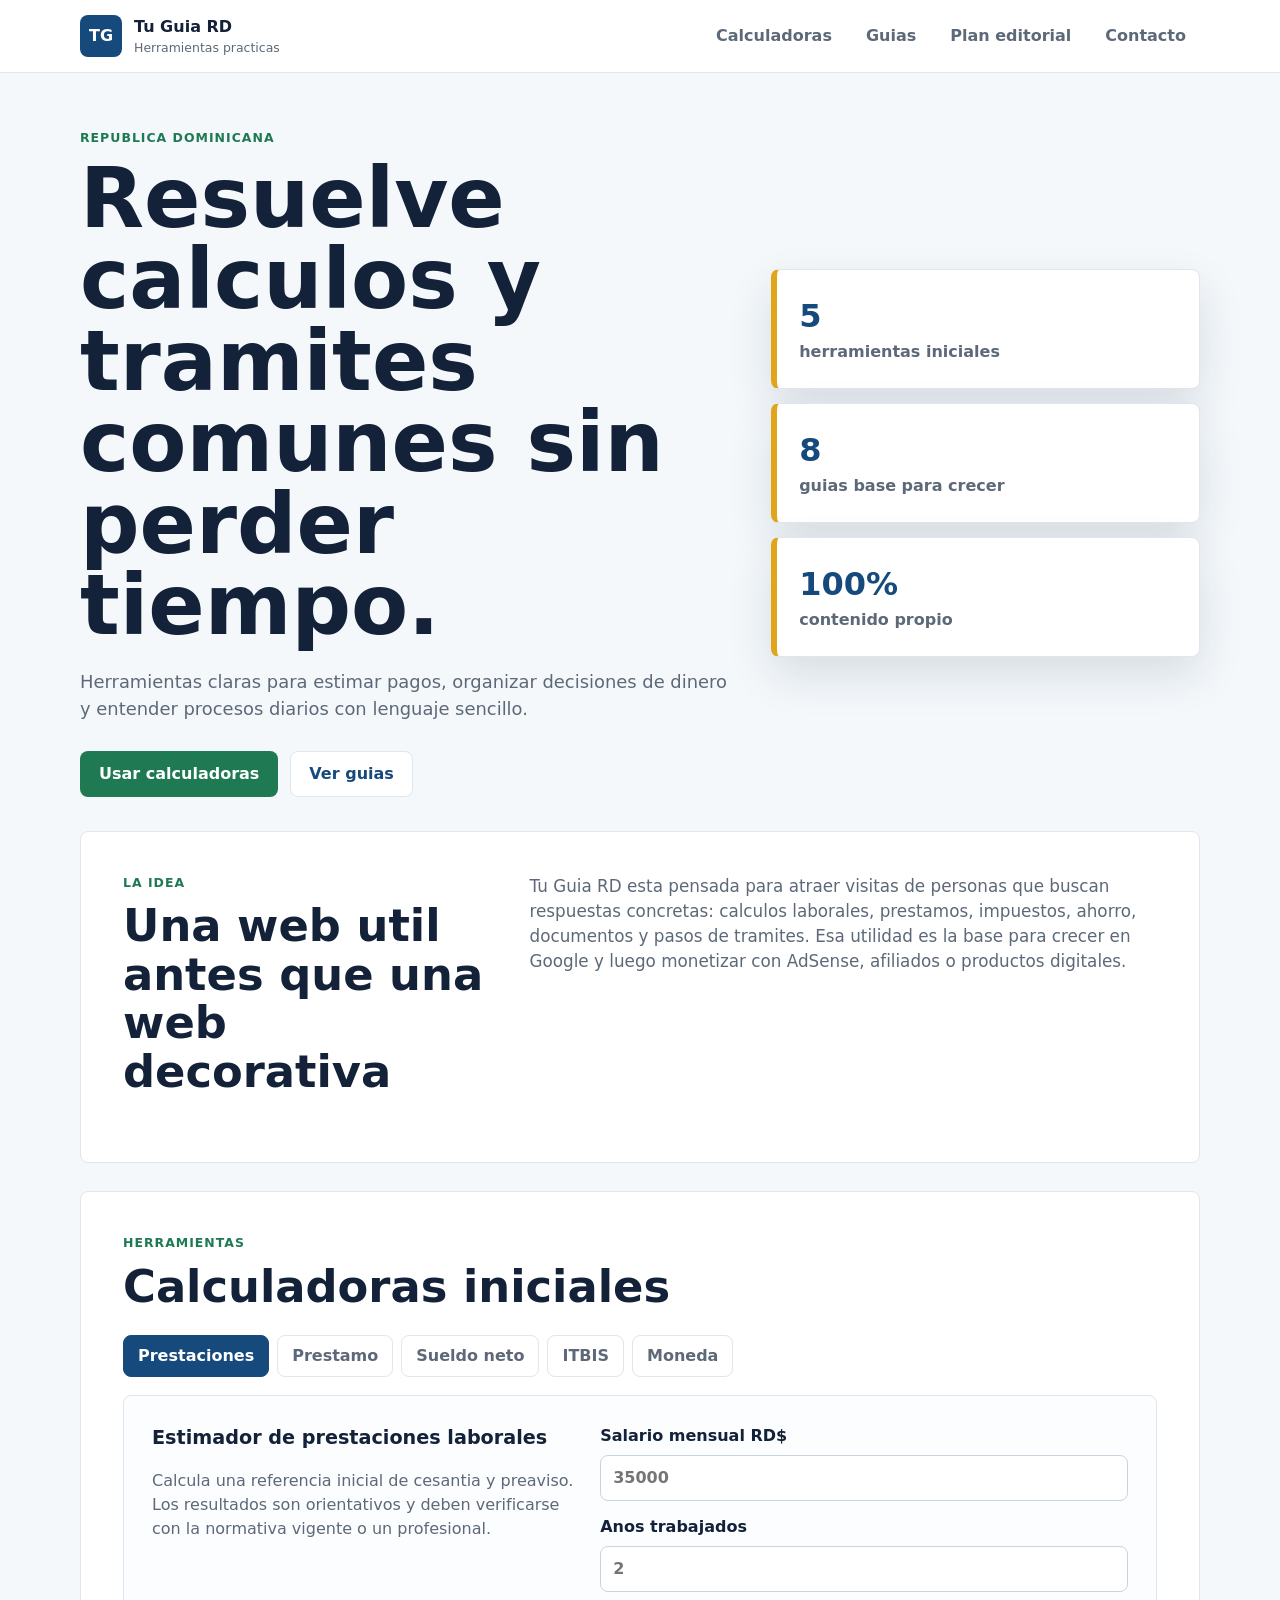
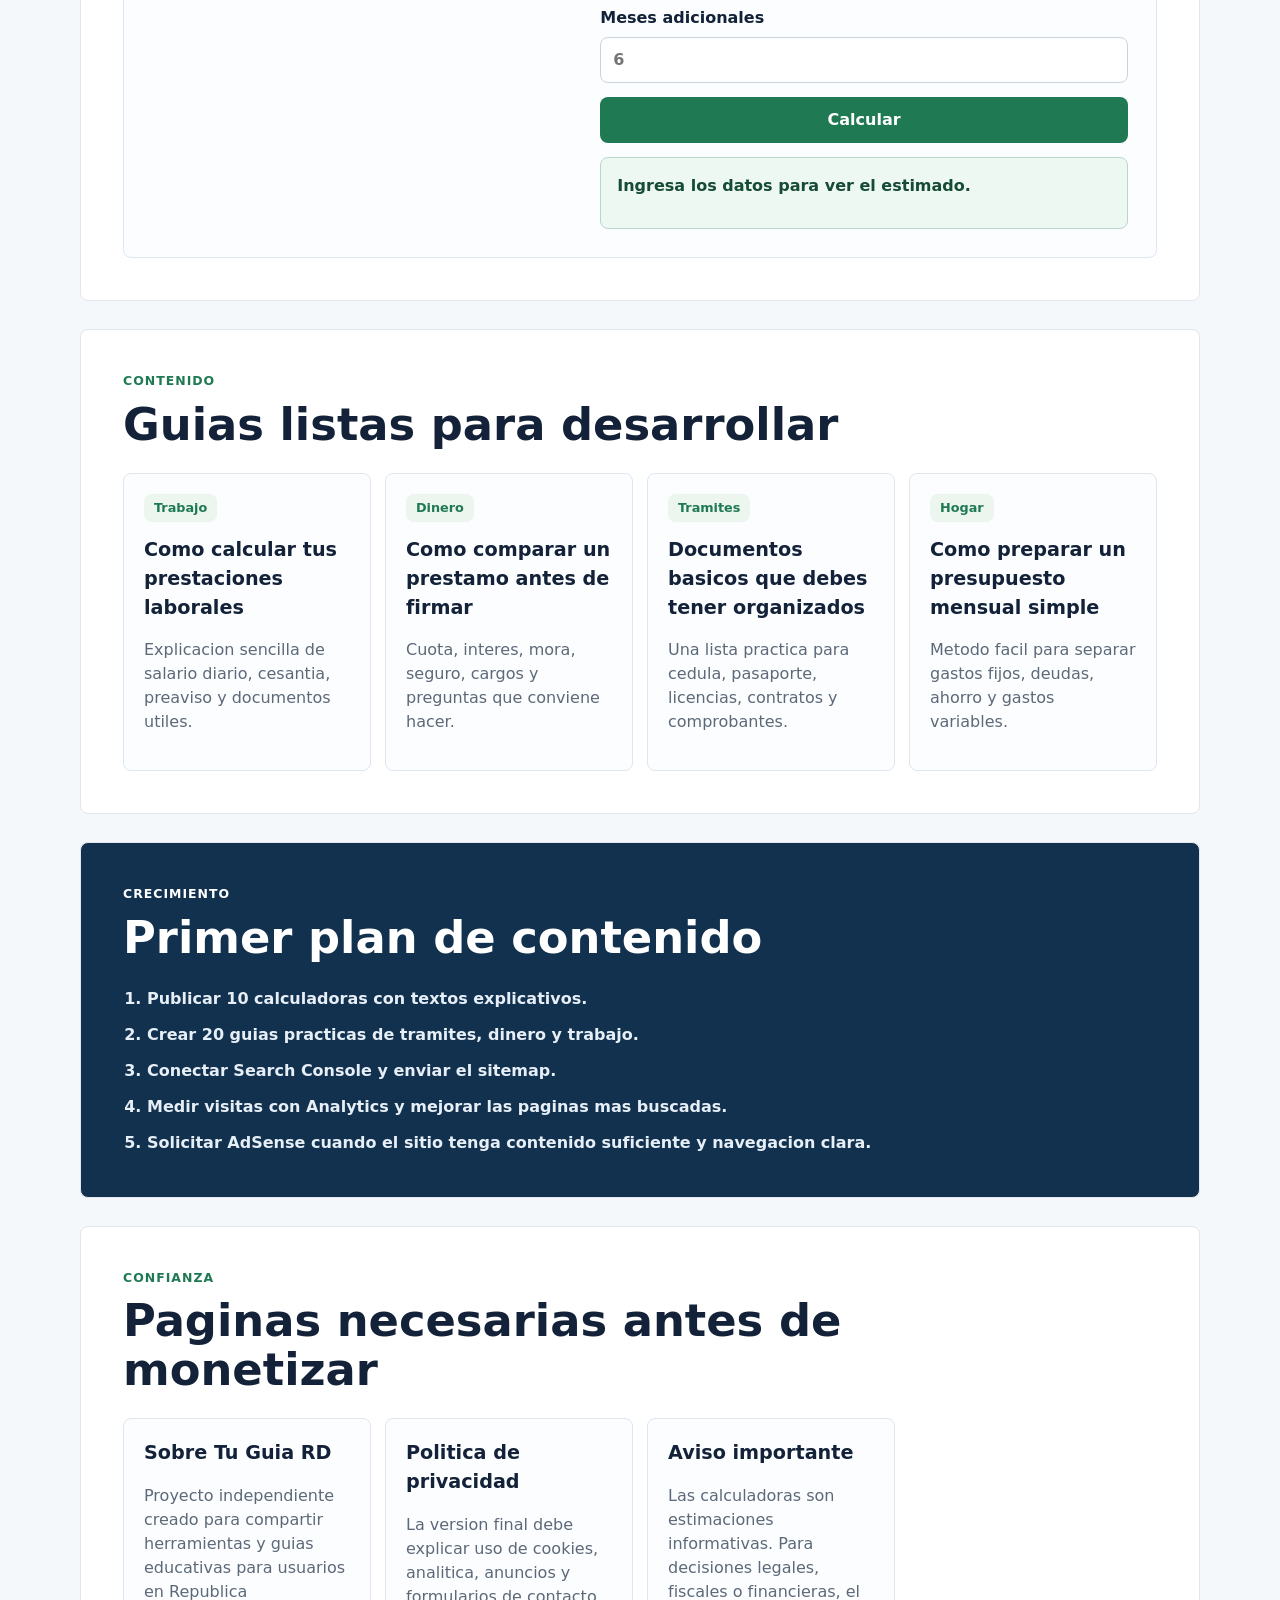
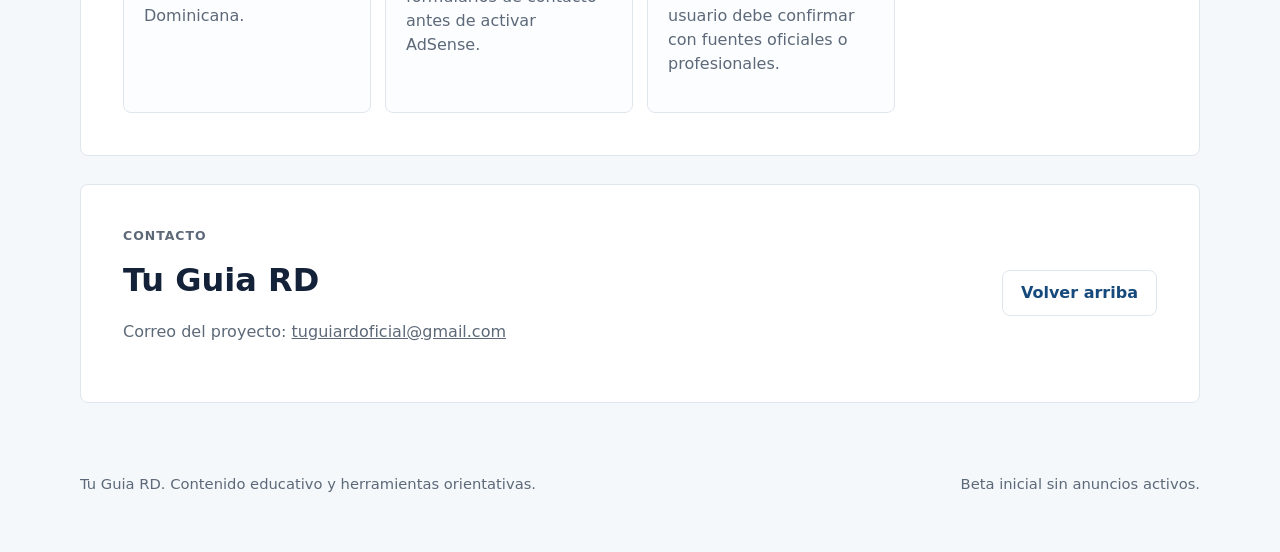
==== index.html @ c5cd0bb8 "Add files via upload" ====
<!doctype html>
<html lang="es-DO">
  <head>
    <meta charset="utf-8" />
    <meta name="viewport" content="width=device-width, initial-scale=1" />
    <title>Tu Guia RD | Calculadoras y guias utiles</title>
    <meta
      name="description"
      content="Calculadoras y guias practicas para dinero, trabajo y tramites en Republica Dominicana."
    />
    <link rel="stylesheet" href="styles.css" />
  </head>
  <body>
    <header class="site-header">
      <nav class="nav" aria-label="Navegacion principal">
        <a class="brand" href="#inicio" aria-label="Tu Guia RD inicio">
          <span class="brand-mark">TG</span>
          <span>
            <strong>Tu Guia RD</strong>
            <small>Herramientas practicas</small>
          </span>
        </a>
        <button class="menu-button" type="button" aria-expanded="false" aria-controls="nav-links">
          Menu
        </button>
        <div class="nav-links" id="nav-links">
          <a href="#calculadoras">Calculadoras</a>
          <a href="#guias">Guias</a>
          <a href="#plan">Plan editorial</a>
          <a href="#contacto">Contacto</a>
        </div>
      </nav>
    </header>

    <main id="inicio">
      <section class="hero">
        <div class="hero-copy">
          <p class="eyebrow">Republica Dominicana</p>
          <h1>Resuelve calculos y tramites comunes sin perder tiempo.</h1>
          <p>
            Herramientas claras para estimar pagos, organizar decisiones de dinero y entender
            procesos diarios con lenguaje sencillo.
          </p>
          <div class="hero-actions">
            <a class="button primary" href="#calculadoras">Usar calculadoras</a>
            <a class="button secondary" href="#guias">Ver guias</a>
          </div>
        </div>
        <div class="quick-panel" aria-label="Resumen de herramientas">
          <div>
            <span class="metric">5</span>
            <span>herramientas iniciales</span>
          </div>
          <div>
            <span class="metric">8</span>
            <span>guias base para crecer</span>
          </div>
          <div>
            <span class="metric">100%</span>
            <span>contenido propio</span>
          </div>
        </div>
      </section>

      <section class="section intro">
        <div class="section-heading">
          <p class="eyebrow">La idea</p>
          <h2>Una web util antes que una web decorativa</h2>
        </div>
        <p>
          Tu Guia RD esta pensada para atraer visitas de personas que buscan respuestas concretas:
          calculos laborales, prestamos, impuestos, ahorro, documentos y pasos de tramites. Esa
          utilidad es la base para crecer en Google y luego monetizar con AdSense, afiliados o
          productos digitales.
        </p>
      </section>

      <section class="section" id="calculadoras">
        <div class="section-heading">
          <p class="eyebrow">Herramientas</p>
          <h2>Calculadoras iniciales</h2>
        </div>

        <div class="tabs" role="tablist" aria-label="Calculadoras disponibles">
          <button class="tab is-active" type="button" data-tab="prestaciones">Prestaciones</button>
          <button class="tab" type="button" data-tab="prestamo">Prestamo</button>
          <button class="tab" type="button" data-tab="sueldo">Sueldo neto</button>
          <button class="tab" type="button" data-tab="itbis">ITBIS</button>
          <button class="tab" type="button" data-tab="moneda">Moneda</button>
        </div>

        <div class="tool-grid">
          <article class="tool is-active" id="tool-prestaciones" data-panel="prestaciones">
            <div class="tool-copy">
              <h3>Estimador de prestaciones laborales</h3>
              <p>
                Calcula una referencia inicial de cesantia y preaviso. Los resultados son
                orientativos y deben verificarse con la normativa vigente o un profesional.
              </p>
            </div>
            <form class="calculator" data-calculator="prestaciones">
              <label>
                Salario mensual RD$
                <input name="salary" type="text" inputmode="decimal" placeholder="35000" required />
              </label>
              <label>
                Anos trabajados
                <input name="years" type="text" inputmode="numeric" placeholder="2" required />
              </label>
              <label>
                Meses adicionales
                <input name="months" type="text" inputmode="numeric" placeholder="6" />
              </label>
              <button class="button primary" type="submit">Calcular</button>
              <output class="result" data-result="prestaciones">Ingresa los datos para ver el estimado.</output>
            </form>
          </article>

          <article class="tool" id="tool-prestamo" data-panel="prestamo">
            <div class="tool-copy">
              <h3>Calculadora de prestamo</h3>
              <p>
                Estima una cuota mensual fija usando monto, plazo e interes anual. Ideal para
                comparar opciones antes de solicitar credito.
              </p>
            </div>
            <form class="calculator" data-calculator="prestamo">
              <label>
                Monto RD$
                <input name="amount" type="text" inputmode="decimal" placeholder="250000" required />
              </label>
              <label>
                Interes anual %
                <input name="rate" type="text" inputmode="decimal" placeholder="18" required />
              </label>
              <label>
                Plazo en meses
                <input name="months" type="text" inputmode="numeric" placeholder="36" required />
              </label>
              <button class="button primary" type="submit">Calcular</button>
              <output class="result" data-result="prestamo">Ingresa los datos para ver la cuota.</output>
            </form>
          </article>

          <article class="tool" id="tool-sueldo" data-panel="sueldo">
            <div class="tool-copy">
              <h3>Estimador de sueldo neto</h3>
              <p>
                Resta descuentos basicos para visualizar cuanto podria quedarte disponible cada
                mes. Las tasas se pueden ajustar manualmente.
              </p>
            </div>
            <form class="calculator" data-calculator="sueldo">
              <label>
                Sueldo bruto RD$
                <input name="gross" type="text" inputmode="decimal" placeholder="45000" required />
              </label>
              <label>
                Descuento AFP %
                <input name="afp" type="text" inputmode="decimal" value="2.87" required />
              </label>
              <label>
                Descuento SFS %
                <input name="sfs" type="text" inputmode="decimal" value="3.04" required />
              </label>
              <button class="button primary" type="submit">Calcular</button>
              <output class="result" data-result="sueldo">Ingresa los datos para ver el neto.</output>
            </form>
          </article>

          <article class="tool" id="tool-itbis" data-panel="itbis">
            <div class="tool-copy">
              <h3>Calculadora de ITBIS</h3>
              <p>
                Agrega o separa el ITBIS de un monto. Util para facturas, presupuestos y compras.
              </p>
            </div>
            <form class="calculator" data-calculator="itbis">
              <label>
                Monto RD$
                <input name="amount" type="text" inputmode="decimal" placeholder="10000" required />
              </label>
              <label>
                ITBIS %
                <input name="tax" type="text" inputmode="decimal" value="18" required />
              </label>
              <label>
                Operacion
                <select name="mode">
                  <option value="add">Agregar ITBIS</option>
                  <option value="remove">Separar ITBIS incluido</option>
                </select>
              </label>
              <button class="button primary" type="submit">Calcular</button>
              <output class="result" data-result="itbis">Ingresa los datos para ver el resultado.</output>
            </form>
          </article>

          <article class="tool" id="tool-moneda" data-panel="moneda">
            <div class="tool-copy">
              <h3>Conversor de moneda</h3>
              <p>
                Convierte entre dolares y pesos usando la tasa que escribas. Asi evitamos mostrar
                tasas desactualizadas.
              </p>
            </div>
            <form class="calculator" data-calculator="moneda">
              <label>
                Cantidad
                <input name="amount" type="text" inputmode="decimal" placeholder="100" required />
              </label>
              <label>
                Tasa RD$ por US$
                <input name="rate" type="text" inputmode="decimal" placeholder="60" required />
              </label>
              <label>
                Conversion
                <select name="mode">
                  <option value="usdToDop">US$ a RD$</option>
                  <option value="dopToUsd">RD$ a US$</option>
                </select>
              </label>
              <button class="button primary" type="submit">Convertir</button>
              <output class="result" data-result="moneda">Ingresa los datos para convertir.</output>
            </form>
          </article>
        </div>
      </section>

      <section class="section" id="guias">
        <div class="section-heading">
          <p class="eyebrow">Contenido</p>
          <h2>Guias listas para desarrollar</h2>
        </div>
        <div class="guide-grid">
          <article class="guide-card">
            <span>Trabajo</span>
            <h3>Como calcular tus prestaciones laborales</h3>
            <p>Explicacion sencilla de salario diario, cesantia, preaviso y documentos utiles.</p>
          </article>
          <article class="guide-card">
            <span>Dinero</span>
            <h3>Como comparar un prestamo antes de firmar</h3>
            <p>Cuota, interes, mora, seguro, cargos y preguntas que conviene hacer.</p>
          </article>
          <article class="guide-card">
            <span>Tramites</span>
            <h3>Documentos basicos que debes tener organizados</h3>
            <p>Una lista practica para cedula, pasaporte, licencias, contratos y comprobantes.</p>
          </article>
          <article class="guide-card">
            <span>Hogar</span>
            <h3>Como preparar un presupuesto mensual simple</h3>
            <p>Metodo facil para separar gastos fijos, deudas, ahorro y gastos variables.</p>
          </article>
        </div>
      </section>

      <section class="section plan-section" id="plan">
        <div class="section-heading">
          <p class="eyebrow">Crecimiento</p>
          <h2>Primer plan de contenido</h2>
        </div>
        <ol class="content-plan">
          <li>Publicar 10 calculadoras con textos explicativos.</li>
          <li>Crear 20 guias practicas de tramites, dinero y trabajo.</li>
          <li>Conectar Search Console y enviar el sitemap.</li>
          <li>Medir visitas con Analytics y mejorar las paginas mas buscadas.</li>
          <li>Solicitar AdSense cuando el sitio tenga contenido suficiente y navegacion clara.</li>
        </ol>
      </section>

      <section class="section trust-section">
        <div class="section-heading">
          <p class="eyebrow">Confianza</p>
          <h2>Paginas necesarias antes de monetizar</h2>
        </div>
        <div class="legal-grid">
          <article>
            <h3>Sobre Tu Guia RD</h3>
            <p>
              Proyecto independiente creado para compartir herramientas y guias educativas para
              usuarios en Republica Dominicana.
            </p>
          </article>
          <article>
            <h3>Politica de privacidad</h3>
            <p>
              La version final debe explicar uso de cookies, analitica, anuncios y formularios de
              contacto antes de activar AdSense.
            </p>
          </article>
          <article>
            <h3>Aviso importante</h3>
            <p>
              Las calculadoras son estimaciones informativas. Para decisiones legales, fiscales o
              financieras, el usuario debe confirmar con fuentes oficiales o profesionales.
            </p>
          </article>
        </div>
      </section>

      <section class="section contact-section" id="contacto">
        <div>
          <p class="eyebrow">Contacto</p>
          <h2>Tu Guia RD</h2>
          <p>
            Correo del proyecto: <a href="mailto:tuguiardoficial@gmail.com">tuguiardoficial@gmail.com</a>
          </p>
        </div>
        <a class="button secondary" href="#inicio">Volver arriba</a>
      </section>
    </main>

    <footer class="site-footer">
      <p>Tu Guia RD. Contenido educativo y herramientas orientativas.</p>
      <p>Beta inicial sin anuncios activos.</p>
    </footer>

    <script src="app.js"></script>
  </body>
</html>
---- styles.css ----
:root {
  color-scheme: light;
  --ink: #132238;
  --muted: #5d6978;
  --line: #dfe6ee;
  --paper: #ffffff;
  --soft: #f4f8fb;
  --blue: #174a7c;
  --blue-2: #0f6b91;
  --green: #1f7a54;
  --amber: #e0a51b;
  --shadow: 0 18px 45px rgba(19, 34, 56, 0.12);
}

* {
  box-sizing: border-box;
}

html {
  scroll-behavior: smooth;
}

body {
  margin: 0;
  background: var(--soft);
  color: var(--ink);
  font-family:
    Inter, ui-sans-serif, system-ui, -apple-system, BlinkMacSystemFont, "Segoe UI", sans-serif;
  line-height: 1.5;
}

a {
  color: inherit;
}

button,
input,
select {
  font: inherit;
}

.site-header {
  position: sticky;
  top: 0;
  z-index: 20;
  background: rgba(255, 255, 255, 0.94);
  border-bottom: 1px solid var(--line);
  backdrop-filter: blur(16px);
}

.nav {
  width: min(1120px, calc(100% - 32px));
  min-height: 72px;
  margin: 0 auto;
  display: flex;
  align-items: center;
  justify-content: space-between;
  gap: 20px;
}

.brand {
  display: inline-flex;
  align-items: center;
  gap: 12px;
  min-width: 180px;
  text-decoration: none;
}

.brand-mark {
  width: 42px;
  height: 42px;
  display: grid;
  place-items: center;
  border-radius: 8px;
  background: var(--blue);
  color: white;
  font-weight: 800;
}

.brand strong,
.brand small {
  display: block;
}

.brand small {
  color: var(--muted);
  font-size: 0.78rem;
}

.nav-links {
  display: flex;
  align-items: center;
  gap: 6px;
}

.nav-links a {
  min-height: 40px;
  display: inline-flex;
  align-items: center;
  padding: 0 14px;
  border-radius: 8px;
  color: var(--muted);
  font-weight: 700;
  text-decoration: none;
}

.nav-links a:hover {
  background: #eaf2f8;
  color: var(--blue);
}

.menu-button {
  display: none;
  min-height: 40px;
  padding: 0 14px;
  border: 1px solid var(--line);
  border-radius: 8px;
  background: white;
  color: var(--ink);
  font-weight: 800;
}

.hero {
  width: min(1120px, calc(100% - 32px));
  min-height: 560px;
  margin: 0 auto;
  padding: 56px 0 34px;
  display: grid;
  grid-template-columns: minmax(0, 1.1fr) minmax(280px, 0.72fr);
  align-items: center;
  gap: 36px;
}

.hero-copy h1 {
  max-width: 760px;
  margin: 0;
  font-size: clamp(2.3rem, 8vw, 5.2rem);
  line-height: 0.98;
  letter-spacing: 0;
}

.hero-copy p:not(.eyebrow) {
  max-width: 650px;
  margin: 22px 0 0;
  color: var(--muted);
  font-size: 1.12rem;
}

.eyebrow {
  margin: 0 0 10px;
  color: var(--green);
  font-size: 0.78rem;
  font-weight: 900;
  letter-spacing: 0.08em;
  text-transform: uppercase;
}

.hero-actions {
  display: flex;
  flex-wrap: wrap;
  gap: 12px;
  margin-top: 28px;
}

.button {
  min-height: 46px;
  display: inline-flex;
  align-items: center;
  justify-content: center;
  padding: 0 18px;
  border: 1px solid transparent;
  border-radius: 8px;
  font-weight: 850;
  text-decoration: none;
  cursor: pointer;
}

.button.primary {
  background: var(--green);
  color: white;
}

.button.primary:hover {
  background: #196644;
}

.button.secondary {
  background: white;
  border-color: var(--line);
  color: var(--blue);
}

.button.secondary:hover {
  border-color: #aac6dd;
}

.quick-panel {
  display: grid;
  gap: 14px;
}

.quick-panel div {
  min-height: 120px;
  padding: 22px;
  border: 1px solid var(--line);
  border-left: 6px solid var(--amber);
  border-radius: 8px;
  background: white;
  box-shadow: var(--shadow);
}

.metric {
  display: block;
  color: var(--blue);
  font-size: 2rem;
  font-weight: 900;
}

.quick-panel span:last-child {
  color: var(--muted);
  font-weight: 750;
}

.section {
  width: min(1120px, calc(100% - 32px));
  margin: 0 auto 28px;
  padding: 42px;
  background: white;
  border: 1px solid var(--line);
  border-radius: 8px;
}

.intro {
  display: grid;
  grid-template-columns: 0.6fr 1fr;
  gap: 30px;
  align-items: start;
}

.intro > p {
  margin: 0;
  color: var(--muted);
  font-size: 1.05rem;
}

.section-heading {
  max-width: 720px;
  margin-bottom: 24px;
}

.section-heading h2 {
  margin: 0;
  font-size: clamp(1.7rem, 4vw, 2.8rem);
  line-height: 1.08;
  letter-spacing: 0;
}

.tabs {
  display: flex;
  flex-wrap: wrap;
  gap: 8px;
  margin-bottom: 18px;
}

.tab {
  min-height: 42px;
  padding: 0 14px;
  border: 1px solid var(--line);
  border-radius: 8px;
  background: white;
  color: var(--muted);
  font-weight: 850;
  cursor: pointer;
}

.tab.is-active {
  background: var(--blue);
  border-color: var(--blue);
  color: white;
}

.tool {
  display: none;
  grid-template-columns: minmax(0, 0.8fr) minmax(280px, 1fr);
  gap: 26px;
  padding: 28px;
  border: 1px solid var(--line);
  border-radius: 8px;
  background: #fbfdff;
}

.tool.is-active {
  display: grid;
}

.tool h3,
.guide-card h3,
.legal-grid h3 {
  margin: 0;
  font-size: 1.2rem;
}

.tool-copy p,
.guide-card p,
.legal-grid p,
.contact-section p {
  color: var(--muted);
}

.calculator {
  display: grid;
  gap: 14px;
}

label {
  display: grid;
  gap: 7px;
  color: var(--ink);
  font-weight: 800;
}

input,
select {
  width: 100%;
  min-height: 46px;
  padding: 0 12px;
  border: 1px solid #c8d4df;
  border-radius: 8px;
  background: white;
  color: var(--ink);
}

input:focus,
select:focus,
.tab:focus-visible,
.button:focus-visible,
.menu-button:focus-visible,
.nav-links a:focus-visible {
  outline: 3px solid rgba(224, 165, 27, 0.4);
  outline-offset: 2px;
}

.result {
  min-height: 72px;
  display: block;
  padding: 16px;
  border: 1px solid #b8d7c8;
  border-radius: 8px;
  background: #eef8f3;
  color: #164b35;
  font-weight: 850;
}

.guide-grid,
.legal-grid {
  display: grid;
  grid-template-columns: repeat(4, minmax(0, 1fr));
  gap: 14px;
}

.guide-card,
.legal-grid article {
  min-height: 190px;
  padding: 20px;
  border: 1px solid var(--line);
  border-radius: 8px;
  background: #fbfdff;
}

.guide-card span {
  display: inline-flex;
  min-height: 28px;
  align-items: center;
  margin-bottom: 14px;
  padding: 0 10px;
  border-radius: 8px;
  background: #ecf5ee;
  color: var(--green);
  font-size: 0.8rem;
  font-weight: 900;
}

.plan-section {
  background: #12314f;
  color: white;
}

.plan-section .eyebrow,
.plan-section .section-heading h2 {
  color: white;
}

.content-plan {
  margin: 0;
  padding-left: 24px;
  color: #e6eef6;
  font-weight: 750;
}

.content-plan li + li {
  margin-top: 12px;
}

.contact-section {
  display: flex;
  align-items: center;
  justify-content: space-between;
  gap: 18px;
}

.contact-section h2 {
  margin: 0;
  font-size: 2rem;
}

.site-footer {
  width: min(1120px, calc(100% - 32px));
  margin: 0 auto;
  padding: 28px 0 42px;
  display: flex;
  justify-content: space-between;
  gap: 16px;
  color: var(--muted);
  font-size: 0.92rem;
}

@media (max-width: 860px) {
  .nav {
    flex-wrap: wrap;
    padding: 12px 0;
  }

  .menu-button {
    display: inline-flex;
    align-items: center;
  }

  .nav-links {
    width: 100%;
    display: none;
    flex-direction: column;
    align-items: stretch;
  }

  .nav-links.is-open {
    display: flex;
  }

  .nav-links a {
    min-height: 46px;
  }

  .hero,
  .intro,
  .tool,
  .contact-section {
    grid-template-columns: 1fr;
  }

  .hero {
    min-height: auto;
  }

  .section {
    padding: 26px;
  }

  .guide-grid,
  .legal-grid {
    grid-template-columns: repeat(2, minmax(0, 1fr));
  }
}

@media (max-width: 560px) {
  .nav,
  .hero,
  .section,
  .site-footer {
    width: min(100% - 24px, 1120px);
  }

  .brand {
    min-width: 0;
  }

  .hero {
    padding-top: 38px;
  }

  .hero-copy h1 {
    font-size: 2.55rem;
  }

  .hero-actions,
  .tabs,
  .site-footer {
    flex-direction: column;
  }

  .button,
  .tab {
    width: 100%;
  }

  .section,
  .tool {
    padding: 20px;
  }

  .guide-grid,
  .legal-grid {
    grid-template-columns: 1fr;
  }

  .contact-section {
    display: grid;
  }
}
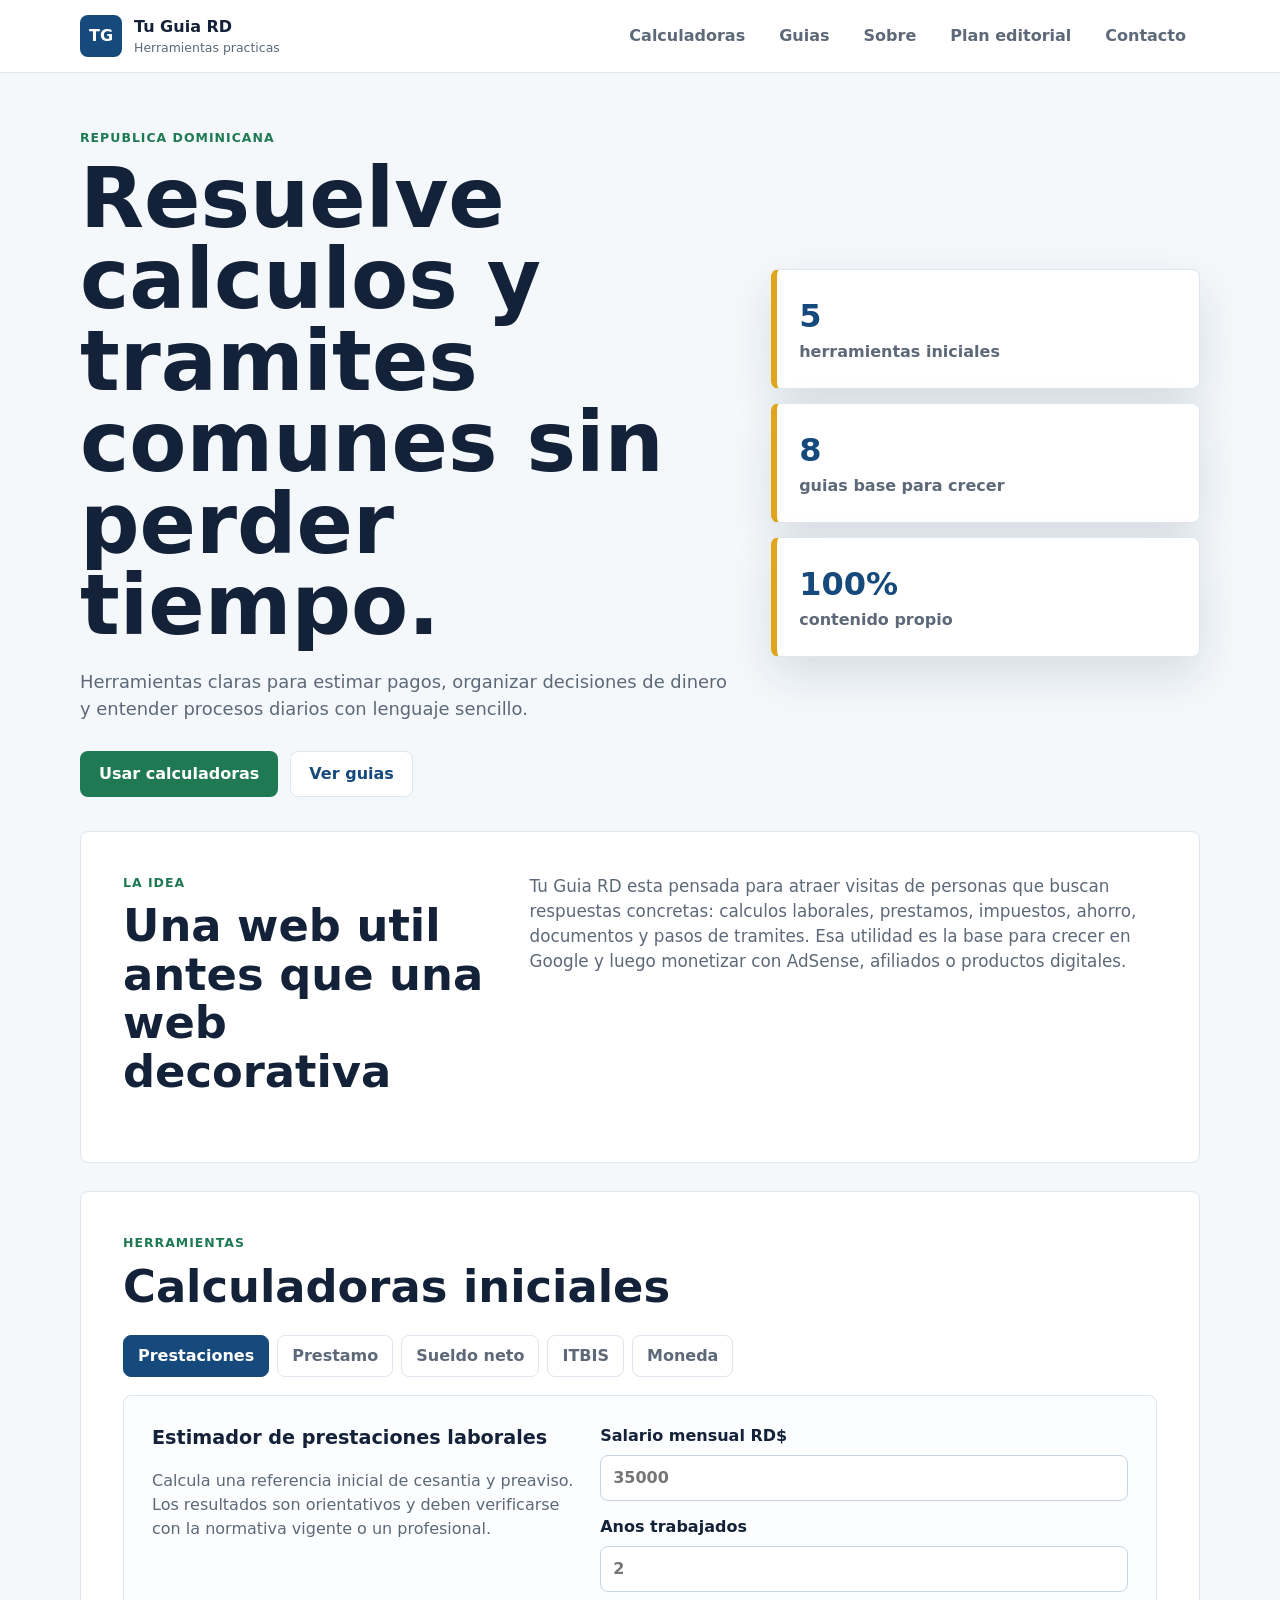
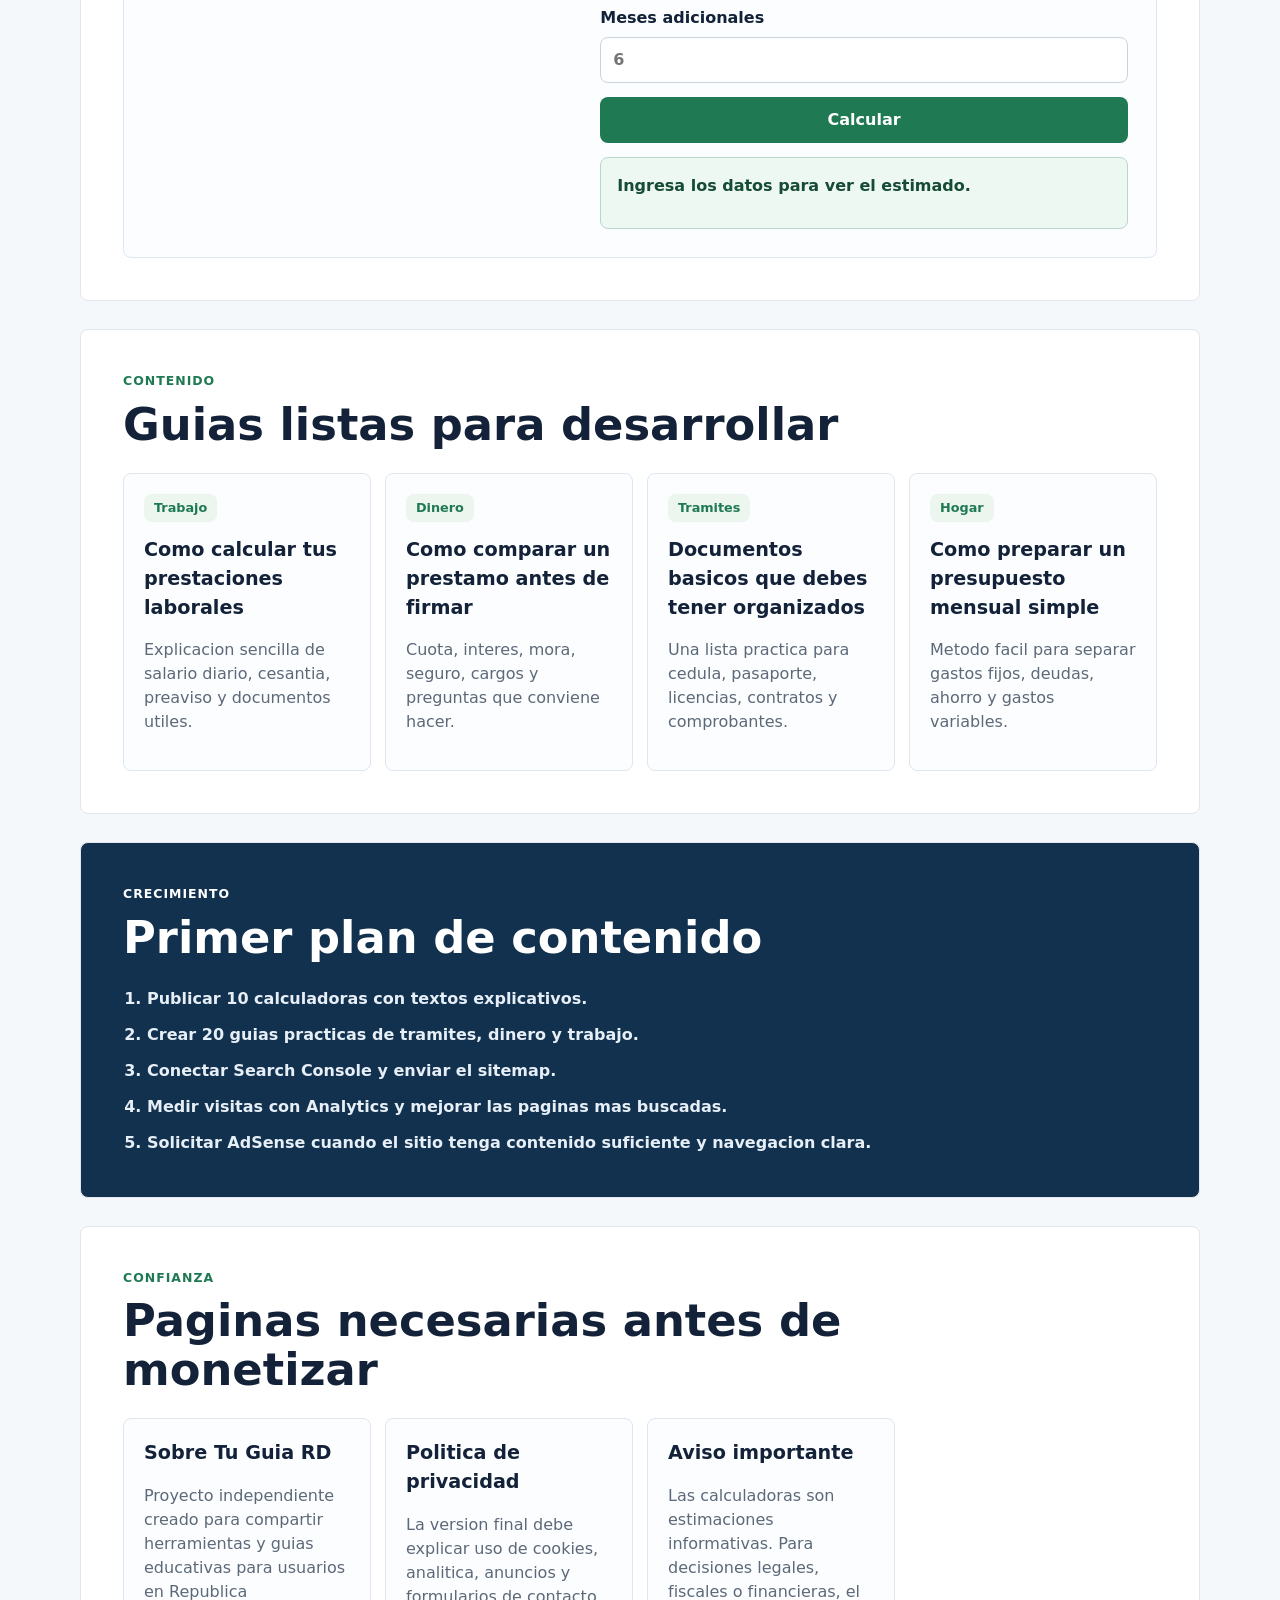
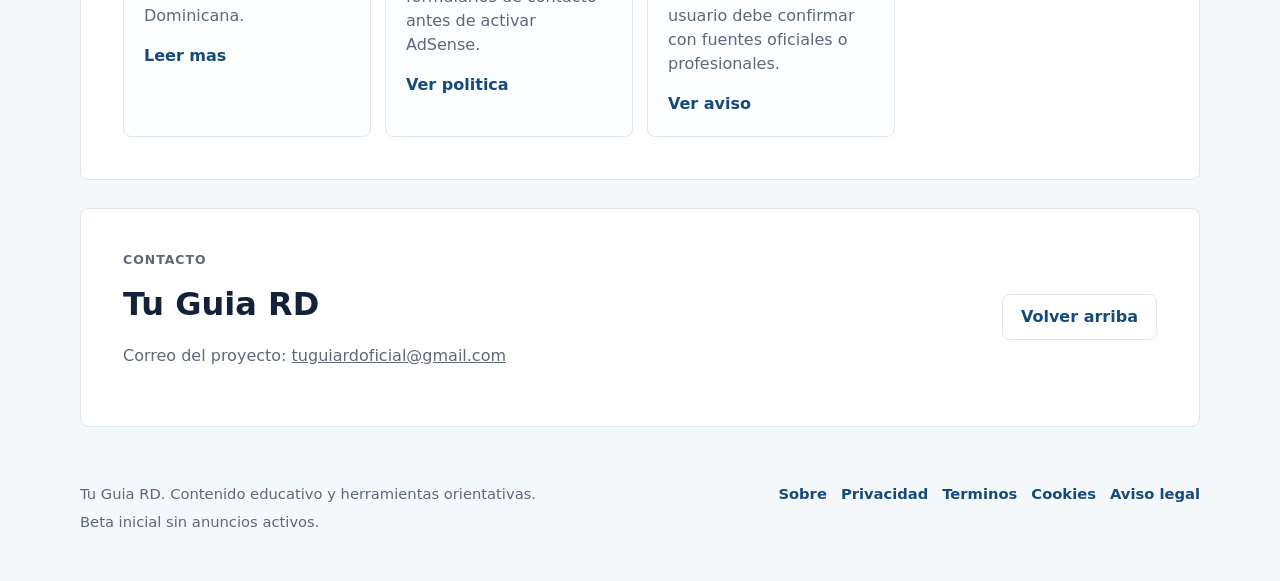
==== commit e1830d92: "Add files via upload" ====
--- a/index.html
+++ b/index.html
@@ -8,7 +8,39 @@
       name="description"
       content="Calculadoras y guias practicas para dinero, trabajo y tramites en Republica Dominicana."
     />
+    <link rel="canonical" href="https://tu-guia-rd.vercel.app/" />
+    <meta property="og:title" content="Tu Guia RD | Calculadoras y guias utiles" />
+    <meta
+      property="og:description"
+      content="Calculadoras y guias practicas para dinero, trabajo y tramites en Republica Dominicana."
+    />
+    <meta property="og:type" content="website" />
+    <meta property="og:url" content="https://tu-guia-rd.vercel.app/" />
+    <script async src="https://www.googletagmanager.com/gtag/js?id=G-GYHRRBV36V"></script>
+    <script>
+      window.dataLayer = window.dataLayer || [];
+      function gtag() {
+        dataLayer.push(arguments);
+      }
+      gtag("js", new Date());
+      gtag("config", "G-GYHRRBV36V");
+    </script>
     <link rel="stylesheet" href="styles.css" />
+    <script type="application/ld+json">
+      {
+        "@context": "https://schema.org",
+        "@type": "WebSite",
+        "name": "Tu Guia RD",
+        "url": "https://tu-guia-rd.vercel.app/",
+        "description": "Calculadoras y guias practicas para dinero, trabajo y tramites en Republica Dominicana.",
+        "inLanguage": "es-DO",
+        "publisher": {
+          "@type": "Organization",
+          "name": "Tu Guia RD",
+          "url": "https://tu-guia-rd.vercel.app/"
+        }
+      }
+    </script>
   </head>
   <body>
     <header class="site-header">
@@ -26,6 +58,7 @@
         <div class="nav-links" id="nav-links">
           <a href="#calculadoras">Calculadoras</a>
           <a href="#guias">Guias</a>
+          <a href="sobre.html">Sobre</a>
           <a href="#plan">Plan editorial</a>
           <a href="#contacto">Contacto</a>
         </div>
@@ -282,6 +315,7 @@
               Proyecto independiente creado para compartir herramientas y guias educativas para
               usuarios en Republica Dominicana.
             </p>
+            <a class="inline-link" href="sobre.html">Leer mas</a>
           </article>
           <article>
             <h3>Politica de privacidad</h3>
@@ -289,6 +323,7 @@
               La version final debe explicar uso de cookies, analitica, anuncios y formularios de
               contacto antes de activar AdSense.
             </p>
+            <a class="inline-link" href="privacidad.html">Ver politica</a>
           </article>
           <article>
             <h3>Aviso importante</h3>
@@ -296,6 +331,7 @@
               Las calculadoras son estimaciones informativas. Para decisiones legales, fiscales o
               financieras, el usuario debe confirmar con fuentes oficiales o profesionales.
             </p>
+            <a class="inline-link" href="aviso-legal.html">Ver aviso</a>
           </article>
         </div>
       </section>
@@ -313,8 +349,17 @@
     </main>
 
     <footer class="site-footer">
-      <p>Tu Guia RD. Contenido educativo y herramientas orientativas.</p>
-      <p>Beta inicial sin anuncios activos.</p>
+      <div>
+        <p>Tu Guia RD. Contenido educativo y herramientas orientativas.</p>
+        <p>Beta inicial sin anuncios activos.</p>
+      </div>
+      <div class="footer-links" aria-label="Enlaces legales">
+        <a href="sobre.html">Sobre</a>
+        <a href="privacidad.html">Privacidad</a>
+        <a href="terminos.html">Terminos</a>
+        <a href="cookies.html">Cookies</a>
+        <a href="aviso-legal.html">Aviso legal</a>
+      </div>
     </footer>
 
     <script src="app.js"></script>
--- a/styles.css
+++ b/styles.css
@@ -419,9 +419,71 @@
   padding: 28px 0 42px;
   display: flex;
   justify-content: space-between;
+  align-items: flex-start;
   gap: 16px;
   color: var(--muted);
   font-size: 0.92rem;
+}
+
+.site-footer p {
+  margin: 0 0 6px;
+}
+
+.footer-links {
+  display: flex;
+  flex-wrap: wrap;
+  justify-content: flex-end;
+  gap: 10px 14px;
+}
+
+.footer-links a,
+.inline-link {
+  color: var(--blue);
+  font-weight: 850;
+  text-decoration: none;
+}
+
+.footer-links a:hover,
+.inline-link:hover {
+  text-decoration: underline;
+}
+
+.legal-page {
+  width: min(900px, calc(100% - 32px));
+  margin: 0 auto;
+  padding: 46px 0 22px;
+}
+
+.legal-document {
+  padding: 42px;
+  border: 1px solid var(--line);
+  border-radius: 8px;
+  background: white;
+}
+
+.legal-document h1 {
+  margin: 0 0 18px;
+  font-size: clamp(2rem, 6vw, 3.4rem);
+  line-height: 1.04;
+  letter-spacing: 0;
+}
+
+.legal-document h2 {
+  margin: 30px 0 8px;
+  font-size: 1.28rem;
+}
+
+.legal-document p {
+  color: var(--muted);
+}
+
+.legal-document a {
+  color: var(--blue);
+  font-weight: 850;
+}
+
+.static-links {
+  display: flex;
 }
 
 @media (max-width: 860px) {
@@ -444,6 +506,12 @@
 
   .nav-links.is-open {
     display: flex;
+  }
+
+  .static-links {
+    display: flex;
+    flex-direction: row;
+    flex-wrap: wrap;
   }
 
   .nav-links a {
@@ -493,8 +561,13 @@
 
   .hero-actions,
   .tabs,
-  .site-footer {
+  .site-footer,
+  .footer-links {
     flex-direction: column;
+  }
+
+  .footer-links {
+    justify-content: flex-start;
   }
 
   .button,
@@ -503,7 +576,8 @@
   }
 
   .section,
-  .tool {
+  .tool,
+  .legal-document {
     padding: 20px;
   }
 
